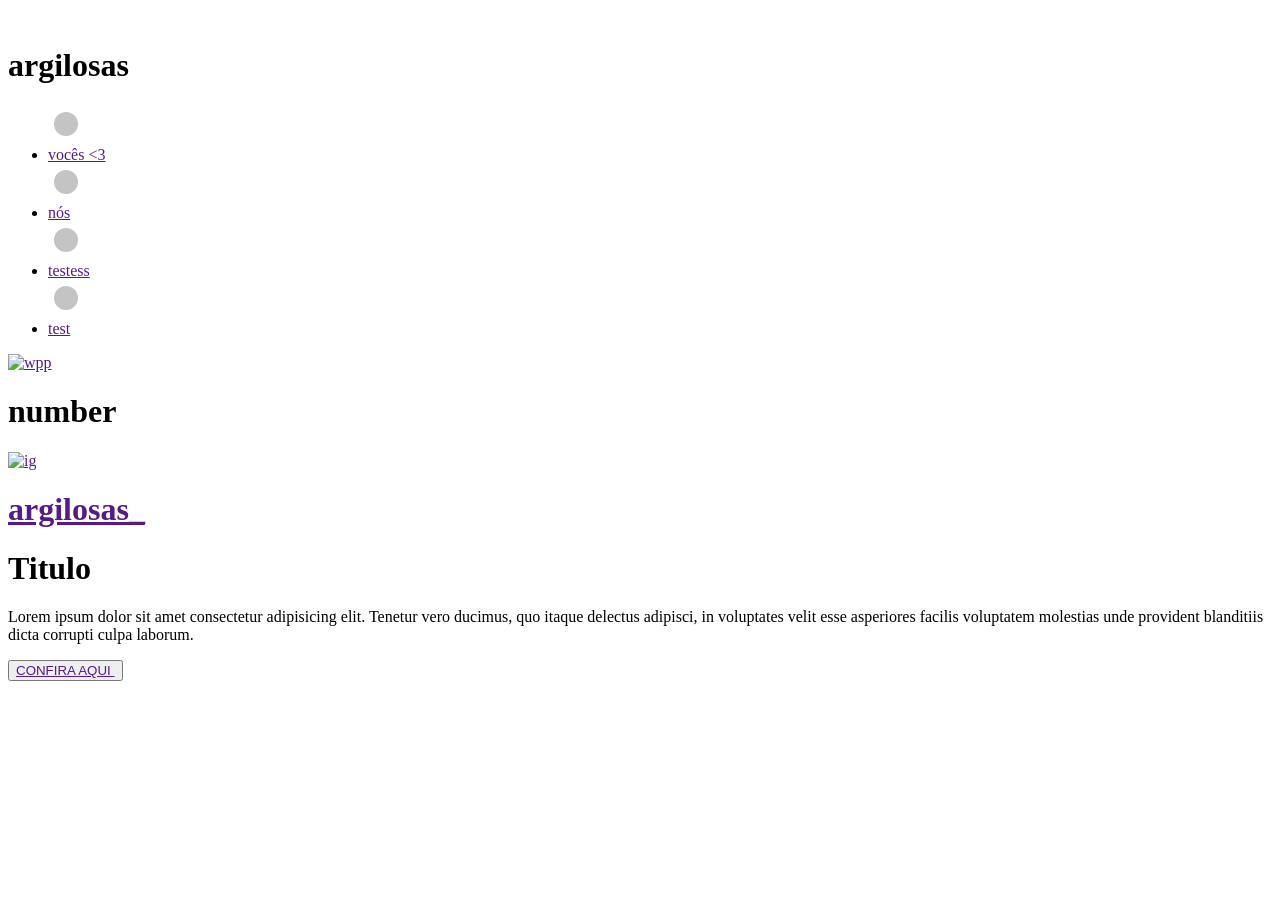
==== index.html @ d57945b0 "Create index.html" ====
<!DOCTYPE html>
<html lang="en">
  <head>
    <meta charset="UTF-8" />
    <meta name="viewport" content="width=device-width, initial-scale=1.0" />
    <title>argilosas</title>
    <meta
      name="description"
      content="brincos, colares e  presilhas artesanais"
    />
    <link rel="stylesheet" href="/layout/style.css" />
    <link rel="icon" href="/images/Logo.png" />
  </head>
  <body>
    <div class="header">
      <div class="logo">
        <a href="/layout/index.html" class="logo"
          ><img src="/images/Logo.png" alt="" class="logo"
        /></a>
        <h1 class="marca">argilosas</h1>
      </div>
      <div class="nav-bar">
        <ul class="navbar">
          <svg class="ball" width="36" height=36 viewBox="0 0 36 36" fill="none" xmlns="http://www.w3.org/2000/svg">
          <circle cx="18" cy="18" r="12" fill="#C4C4C4"/>
          <li class="nav"><a href="" class="na-link">vocês &lt3 </a></li>
          <svg class="ball" width="36" height="36" viewBox="0 0 36 36" fill="none" xmlns="http://www.w3.org/2000/svg">
            <circle cx="18" cy="18" r="12" fill="#C4C4C4"/>
            </svg>
          <li class="nav"><a href="" class="na-link">nós</a></li>
          <svg class="ball" width="36" height="36" viewBox="0 0 36 36" fill="none" xmlns="http://www.w3.org/2000/svg">
            <circle cx="18" cy="18" r="12" fill="#C4C4C4"/>
            </svg>
          <li class="nav">
            <a href="" class="na-link esp">testess</a>
          </li>
          <svg class="ball" width="36" height="36" viewBox="0 0 36 36" fill="none" xmlns="http://www.w3.org/2000/svg">
            <circle cx="18" cy="18" r="12" fill="#C4C4C4"/>
            </svg>
          <li class="nav"><a href="" class="na-link">test</a></li>
        </ul>
        <div class="contact">
          <div class="wpp">
            <a href="" class="wpp-link"
              ><img src="/images/whatsapp.png" alt="wpp" class="wpp-img"
            /></a>
            <h1 class="wpp-number">number</h1>
          </div>
          <div class="ig">
            <a href="" class="ig-link"
              ><img src="/images/instagram.png" alt="ig" class="ig-img"
            /></a>
            <a href="" class="ig-name">
              <h1 class="ig-name">argilosas_</h1>
            </a>
          </div>
        </div>
      </div>
    </div>
    <main class="ear-text">
      <div class="text-side">
        <h1 class="princ">Titulo</h1>
        <p class="sec">
          Lorem ipsum dolor sit amet consectetur adipisicing elit. Tenetur vero
          ducimus, quo itaque delectus adipisci, in voluptates velit esse
          asperiores facilis voluptatem molestias unde provident blanditiis
          dicta corrupti culpa laborum.
        </p>
        <button class="Confira">
          <a href="" class="bttn"> CONFIRA AQUI </a>
          <img src="/images/earrings 1.png" alt="" class="joia" />
        </button>
      </div>
      <div class="img-side"></div>
    </main>
  </body>
</html>
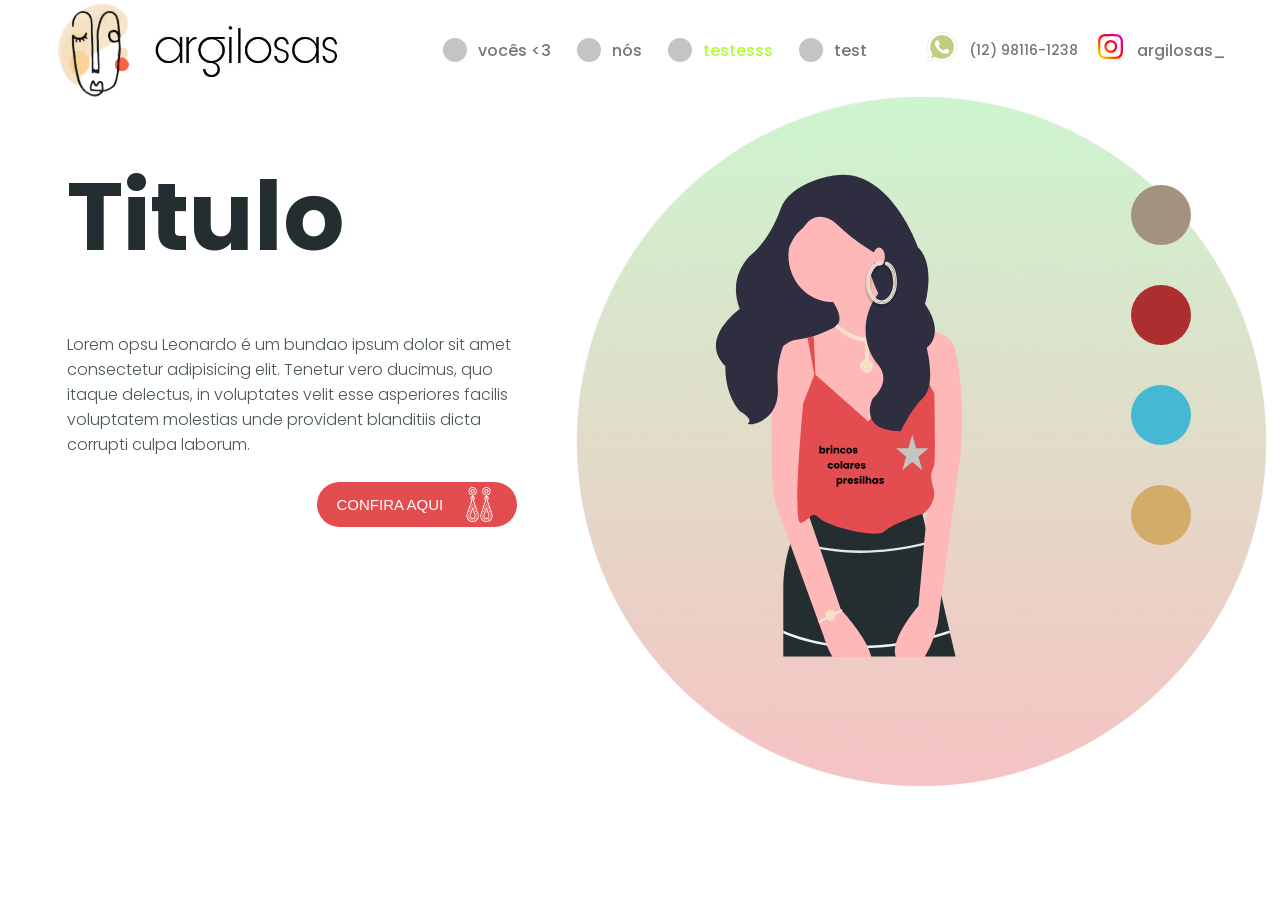
==== commit 642e3e1f: "Update index.html" ====
--- a/index.html
+++ b/index.html
@@ -3,22 +3,23 @@
   <head>
     <meta charset="UTF-8" />
     <meta name="viewport" content="width=device-width, initial-scale=1.0" />
-    <title>argilosas</title>
+    <title >argilosas</title>
     <meta
       name="description"
       content="brincos, colares e  presilhas artesanais"
     />
-    <link rel="stylesheet" href="/layout/style.css" />
-    <link rel="icon" href="/images/Logo.png" />
+    <link rel="stylesheet" href="/layout/style.css" type="text/css"/>
+    <link rel="icon" href="/images/ARGILOSAS.JPG" />
   </head>
   <body>
-    <div class="header">
+    <div class="circle"><img src="/images/Circle.png" alt=""></div>
+      <div class="header">
       <div class="logo">
         <a href="/layout/index.html" class="logo"
           ><img src="/images/Logo.png" alt="" class="logo"
         /></a>
-        <h1 class="marca">argilosas</h1>
-      </div>
+      <img src="/images/argilosa.png" alt="error" class="marca">
+    </div>
       <div class="nav-bar">
         <ul class="navbar">
           <svg class="ball" width="36" height=36 viewBox="0 0 36 36" fill="none" xmlns="http://www.w3.org/2000/svg">
@@ -32,7 +33,7 @@
             <circle cx="18" cy="18" r="12" fill="#C4C4C4"/>
             </svg>
           <li class="nav">
-            <a href="" class="na-link esp">testess</a>
+            <a href="" class="na-link esp">testesss</a>
           </li>
           <svg class="ball" width="36" height="36" viewBox="0 0 36 36" fill="none" xmlns="http://www.w3.org/2000/svg">
             <circle cx="18" cy="18" r="12" fill="#C4C4C4"/>
@@ -44,7 +45,7 @@
             <a href="" class="wpp-link"
               ><img src="/images/whatsapp.png" alt="wpp" class="wpp-img"
             /></a>
-            <h1 class="wpp-number">number</h1>
+            <h1 class="wpp-number">(12) 98116-1238</h1>
           </div>
           <div class="ig">
             <a href="" class="ig-link"
@@ -61,8 +62,8 @@
       <div class="text-side">
         <h1 class="princ">Titulo</h1>
         <p class="sec">
-          Lorem ipsum dolor sit amet consectetur adipisicing elit. Tenetur vero
-          ducimus, quo itaque delectus adipisci, in voluptates velit esse
+          Lorem opsu Leonardo é um bundao ipsum dolor sit amet consectetur adipisicing elit. Tenetur vero
+          ducimus, quo itaque delectus, in voluptates velit esse
           asperiores facilis voluptatem molestias unde provident blanditiis
           dicta corrupti culpa laborum.
         </p>
@@ -71,7 +72,60 @@
           <img src="/images/earrings 1.png" alt="" class="joia" />
         </button>
       </div>
-      <div class="img-side"></div>
+      <div class="img-side">
+        <svg width="800" height="800" viewBox="0 0 820 990" fill="none" xmlns="http://www.w3.org/2000/svg">
+          <g id="Desenho bia" clip-path="url(#clip0)">
+          <path id="Vector" d="M484.382 231.7H274.269V486.993H484.382V231.7Z" fill="#2F2E41"/>
+          <path id="saia" d="M601.934 989.305H295.893V867.79C295.944 839.257 300.684 810.957 309.898 784.183C310.364 782.816 310.83 781.471 311.317 780.125C324.876 742.391 342.508 720.236 342.508 720.236C466.141 794.013 541.131 726.746 541.131 726.746L554.548 784.682L555.521 788.892L591.212 942.999L592.185 947.23L601.934 989.305Z" fill="#242D2F"/>
+          <path id="Vector_2" d="M555.521 788.892C509.473 800.892 468.674 805.015 434.28 805.015C412.87 805.067 391.487 803.377 370.316 799.959C349.773 796.66 329.552 791.38 309.898 784.183C310.364 782.816 310.83 781.471 311.317 780.126C330.784 787.252 350.817 792.467 371.167 795.706C412.979 802.563 476.052 805.123 554.548 784.682L555.521 788.892Z" fill="#E5E5E5"/>
+          <path id="Vector_3" d="M592.185 947.23C530.957 967.736 477.531 974.268 434.28 974.268C412.87 974.32 391.487 972.63 370.316 969.212C335.496 963.461 310.101 954.066 295.893 947.795V943.086C309.492 949.248 335.212 959.056 371.167 964.959C419.302 972.857 495.63 975.049 591.212 942.999L592.185 947.23Z" fill="#F2F2F2"/>
+          <path id="Vector_4" d="M600.92 441.402L557.771 521.168V521.19L556.332 523.859L457.02 619.335L335.415 530.369L282.719 458.762C282.719 458.762 290.826 430.553 319.201 426.213C326.679 425.063 333.023 423.935 338.799 422.633C342.731 421.743 346.4 420.788 349.987 419.703C361.114 416.34 371.39 411.761 386.084 404.514C412.432 391.495 377.977 350.266 377.977 350.266L448.913 302.528C448.913 302.528 480.409 412.109 535.639 411.132C536.449 411.132 537.26 411.089 538.091 411.024C541.131 410.785 544.029 410.677 546.786 410.655C595.469 410.308 600.92 441.402 600.92 441.402Z" fill="#FFB8B8"/>
+          <path id="Vector_5" d="M353.656 502.16L338.799 422.633C342.731 421.743 346.4 420.788 349.987 419.703L353.656 502.16Z" fill="#E34D4F"/>
+          <path id="Vector_6" d="M546.786 410.655L533.024 490.225L535.639 411.132C536.449 411.132 537.26 411.089 538.091 411.024C541.131 410.785 544.029 410.676 546.786 410.655Z" fill="#3F3D56"/>
+          <path id="Vector_7" d="M382.03 358.946C424.566 358.946 459.047 322.029 459.047 276.489C459.047 230.95 424.566 194.033 382.03 194.033C339.495 194.033 305.013 230.95 305.013 276.489C305.013 322.029 339.495 358.946 382.03 358.946Z" fill="#FFB8B8"/>
+          <path id="Vector_8" d="M294.88 445.742L282.719 458.762C282.719 458.762 264.478 634.525 282.719 719.151L367.843 953.501C367.843 953.501 390.137 1035.96 438.78 1018.6C487.422 1001.24 398.244 905.763 398.244 905.763L335.415 721.321V491.31L294.88 445.742Z" fill="#FFB8B8"/>
+          <path id="Vector_9" d="M570.519 421.873L600.92 441.403C600.92 441.403 627.268 539.049 604.974 673.583L570.519 929.633C570.519 929.633 550.251 1027.28 507.69 1003.41C465.128 979.541 536.064 899.254 536.064 899.254L554.305 699.622L558.359 491.31L570.519 421.873Z" fill="#FFB8B8"/>
+          <path id="blusa" d="M446.887 571.597L351.629 486.971L331.361 539.048C331.361 539.048 311.094 756.04 327.308 751.7C343.522 747.36 345.549 727.831 359.736 743.02C373.923 758.209 463.101 779.909 475.261 766.889C487.422 753.87 546.198 734.341 546.198 734.341C546.198 734.341 570.519 714.811 562.412 688.772C554.305 662.733 562.412 658.394 564.439 647.544C566.465 636.695 564.439 521.689 564.439 521.689L536.064 469.611L446.887 571.597Z" fill="#E34D4F"/>
+          <path id="colar" d="M405.459 416.181C415.026 422.226 428.03 428.166 442.333 428.287V461.687C439.876 462.066 437.621 463.351 435.96 465.319C434.199 467.404 433.227 470.109 433.226 472.909C433.225 475.709 434.195 478.415 435.955 480.501C437.715 482.589 440.143 483.91 442.772 484.197C445.401 484.484 448.032 483.715 450.154 482.047C452.276 480.38 453.737 477.936 454.264 475.192C454.791 472.449 454.349 469.592 453.02 467.174C451.751 464.865 449.756 463.107 447.387 462.216V428.063C448.083 428.006 448.788 427.941 449.498 427.847C467.696 425.427 483.411 413.046 496.237 391.214L496.475 390.808L496.085 390.546L492.653 388.236L492.212 387.939L491.943 388.397C479.891 408.912 465.395 420.343 448.889 422.546C434.201 424.506 420.196 418.821 409.793 412.567C399.398 406.317 392.666 399.541 392.549 399.421L392.174 399.04L391.819 399.439L389.02 402.578L388.709 402.927L389.036 403.26C389.584 403.821 395.788 410.069 405.459 416.181Z" fill="#F5E0C1" stroke="#F2F2F2"/>
+          <path id="cabelo" d="M385.819 134.36C385.819 134.36 307.886 144.792 290.438 195.128C272.991 245.464 242.457 271.891 242.457 271.891C242.457 271.891 194.36 307.685 218.409 371.584C218.409 371.584 143.588 425.416 193.023 473.235C193.023 473.235 190.115 521.055 219.194 553.773C219.194 553.773 242.458 566.357 233.734 573.908C225.01 581.458 291.893 576.424 286.077 508.471C280.261 440.517 319.518 392.649 319.518 392.649C319.518 392.649 281.715 304.545 299.162 274.343C309.756 256.006 314.305 242.332 323.099 234.418C327.996 230.116 332.538 225.37 336.674 220.234C342.089 213.345 353.051 203.963 370.407 208.97C377.813 211.001 384.671 214.864 390.429 220.248C407.814 236.765 426.627 251.473 446.614 264.174C456.014 270.145 465.857 276.893 474.996 284.084C491.92 297.4 477.939 325.62 461.017 349.246C435.981 384.201 435.486 433.307 461.673 467.282C462.442 468.28 463.227 469.26 464.027 470.22C489.632 500.92 456.648 527.681 454.737 531.122C450.375 538.975 432.956 588.569 504.913 588.789C504.913 588.789 521.62 551.256 544.883 528.605C568.147 505.954 550.699 440.517 550.699 440.517C550.699 440.517 585.594 417.865 547.791 362.496C547.791 362.496 567.787 295.103 535.799 262.385C535.799 262.385 484.689 116.742 385.819 134.36Z" fill="#2F2E41"/>
+          <path id="orelha" d="M466.141 294.933C471.738 294.933 476.275 287.647 476.275 278.659C476.275 269.671 471.738 262.385 466.141 262.385C460.544 262.385 456.007 269.671 456.007 278.659C456.007 287.647 460.544 294.933 466.141 294.933Z" fill="#FFB8B8"/>
+          <g id="brinco" filter="url(#filter0_d)">
+          <path d="M470.5 361.001C456.568 361.001 445.234 344.621 445.234 324.488C445.234 304.354 456.568 287.974 470.5 287.974C470.834 287.974 471.154 288.123 471.39 288.389C471.626 288.654 471.758 289.015 471.758 289.39C471.758 289.765 471.626 290.125 471.39 290.391C471.154 290.656 470.834 290.806 470.5 290.806C457.956 290.806 447.751 305.916 447.751 324.488C447.751 343.061 457.956 358.17 470.5 358.17C483.043 358.17 493.249 343.061 493.249 324.488C493.249 307.93 487.97 295.818 479.127 292.088C478.815 291.955 478.563 291.689 478.425 291.347C478.288 291.006 478.276 290.617 478.393 290.266C478.511 289.915 478.747 289.63 479.05 289.475C479.354 289.319 479.699 289.305 480.012 289.436C489.877 293.598 495.766 306.702 495.766 324.488C495.766 344.621 484.432 361.001 470.5 361.001Z" fill="#F5E0C1"/>
+          <path d="M478.735 293.008L478.738 293.009C482.855 294.746 486.231 298.47 488.587 303.877C490.943 309.283 492.249 316.306 492.249 324.488C492.249 333.601 489.743 341.821 485.749 347.734C481.751 353.654 476.338 357.17 470.5 357.17C464.661 357.17 459.248 353.654 455.25 347.734C451.257 341.821 448.751 333.601 448.751 324.488C448.751 315.375 451.257 307.155 455.25 301.242C459.248 295.322 464.661 291.806 470.5 291.806C471.139 291.806 471.725 291.519 472.137 291.055C472.546 290.596 472.758 289.995 472.758 289.39C472.758 288.785 472.546 288.184 472.137 287.724C471.725 287.261 471.139 286.974 470.5 286.974C463.112 286.974 456.521 291.318 451.82 298.112C447.116 304.91 444.234 314.243 444.234 324.488C444.234 334.733 447.116 344.065 451.82 350.864C456.521 357.658 463.112 362.001 470.5 362.001C477.888 362.001 484.479 357.658 489.18 350.864C493.884 344.065 496.766 334.733 496.766 324.488C496.766 306.592 490.846 292.922 480.401 288.515L480.398 288.514C479.812 288.268 479.158 288.296 478.594 288.585C478.037 288.87 477.637 289.373 477.445 289.949C477.253 290.524 477.271 291.158 477.497 291.721C477.725 292.285 478.157 292.762 478.735 293.008Z" stroke="#E5E5E5" stroke-width="2"/>
+          </g>
+          <path id="Vector_10" d="M475.733 283.922C475.105 287.492 473.368 290.731 470.805 293.111L475.733 283.922Z" fill="#FFB8B8"/>
+          <path id="Vector_11" d="M400.087 904.941L358.13 927.059L359.151 929.28L401.108 907.162L400.087 904.941Z" fill="#F2F2F2"/>
+          <path id="Vector_12" d="M379.797 925.839C384.902 925.839 389.041 921.408 389.041 915.942C389.041 910.476 384.902 906.046 379.797 906.046C374.692 906.046 370.553 910.476 370.553 915.942C370.553 921.408 374.692 925.839 379.797 925.839Z" fill="#F5E0C1"/>
+          <path id="brincos colares presilhas" d="M363.163 619.59C363.451 619.122 363.865 618.744 364.405 618.456C364.945 618.168 365.563 618.024 366.259 618.024C367.087 618.024 367.837 618.234 368.509 618.654C369.181 619.074 369.709 619.674 370.093 620.454C370.489 621.234 370.687 622.14 370.687 623.172C370.687 624.204 370.489 625.116 370.093 625.908C369.709 626.688 369.181 627.294 368.509 627.726C367.837 628.146 367.087 628.356 366.259 628.356C365.551 628.356 364.933 628.218 364.405 627.942C363.877 627.654 363.463 627.276 363.163 626.808V628.212H360.085V614.892H363.163V619.59ZM367.555 623.172C367.555 622.404 367.339 621.804 366.907 621.372C366.487 620.928 365.965 620.706 365.341 620.706C364.729 620.706 364.207 620.928 363.775 621.372C363.355 621.816 363.145 622.422 363.145 623.19C363.145 623.958 363.355 624.564 363.775 625.008C364.207 625.452 364.729 625.674 365.341 625.674C365.953 625.674 366.475 625.452 366.907 625.008C367.339 624.552 367.555 623.94 367.555 623.172ZM375.379 619.842C375.739 619.29 376.189 618.858 376.729 618.546C377.269 618.222 377.869 618.06 378.529 618.06V621.318H377.683C376.915 621.318 376.339 621.486 375.955 621.822C375.571 622.146 375.379 622.722 375.379 623.55V628.212H372.301V618.168H375.379V619.842ZM381.549 617.124C381.009 617.124 380.565 616.968 380.217 616.656C379.881 616.332 379.713 615.936 379.713 615.468C379.713 614.988 379.881 614.592 380.217 614.28C380.565 613.956 381.009 613.794 381.549 613.794C382.077 613.794 382.509 613.956 382.845 614.28C383.193 614.592 383.367 614.988 383.367 615.468C383.367 615.936 383.193 616.332 382.845 616.656C382.509 616.968 382.077 617.124 381.549 617.124ZM383.079 618.168V628.212H380.001V618.168H383.079ZM391.429 618.06C392.605 618.06 393.541 618.444 394.237 619.212C394.945 619.968 395.299 621.012 395.299 622.344V628.212H392.239V622.758C392.239 622.086 392.065 621.564 391.717 621.192C391.369 620.82 390.901 620.634 390.313 620.634C389.725 620.634 389.257 620.82 388.909 621.192C388.561 621.564 388.387 622.086 388.387 622.758V628.212H385.309V618.168H388.387V619.5C388.699 619.056 389.119 618.708 389.647 618.456C390.175 618.192 390.769 618.06 391.429 618.06ZM396.826 623.19C396.826 622.146 397.036 621.234 397.456 620.454C397.888 619.674 398.482 619.074 399.238 618.654C400.006 618.234 400.882 618.024 401.866 618.024C403.126 618.024 404.176 618.354 405.016 619.014C405.868 619.674 406.426 620.604 406.69 621.804H403.414C403.138 621.036 402.604 620.652 401.812 620.652C401.248 620.652 400.798 620.874 400.462 621.318C400.126 621.75 399.958 622.374 399.958 623.19C399.958 624.006 400.126 624.636 400.462 625.08C400.798 625.512 401.248 625.728 401.812 625.728C402.604 625.728 403.138 625.344 403.414 624.576H406.69C406.426 625.752 405.868 626.676 405.016 627.348C404.164 628.02 403.114 628.356 401.866 628.356C400.882 628.356 400.006 628.146 399.238 627.726C398.482 627.306 397.888 626.706 397.456 625.926C397.036 625.146 396.826 624.234 396.826 623.19ZM412.909 628.356C411.925 628.356 411.037 628.146 410.245 627.726C409.465 627.306 408.847 626.706 408.391 625.926C407.947 625.146 407.725 624.234 407.725 623.19C407.725 622.158 407.953 621.252 408.409 620.472C408.865 619.68 409.489 619.074 410.281 618.654C411.073 618.234 411.961 618.024 412.945 618.024C413.929 618.024 414.817 618.234 415.609 618.654C416.401 619.074 417.025 619.68 417.481 620.472C417.937 621.252 418.165 622.158 418.165 623.19C418.165 624.222 417.931 625.134 417.463 625.926C417.007 626.706 416.377 627.306 415.573 627.726C414.781 628.146 413.893 628.356 412.909 628.356ZM412.909 625.692C413.497 625.692 413.995 625.476 414.403 625.044C414.823 624.612 415.033 623.994 415.033 623.19C415.033 622.386 414.829 621.768 414.421 621.336C414.025 620.904 413.533 620.688 412.945 620.688C412.345 620.688 411.847 620.904 411.451 621.336C411.055 621.756 410.857 622.374 410.857 623.19C410.857 623.994 411.049 624.612 411.433 625.044C411.829 625.476 412.321 625.692 412.909 625.692ZM423.884 628.356C423.008 628.356 422.228 628.206 421.544 627.906C420.86 627.606 420.32 627.198 419.924 626.682C419.528 626.154 419.306 625.566 419.258 624.918H422.3C422.336 625.266 422.498 625.548 422.786 625.764C423.074 625.98 423.428 626.088 423.848 626.088C424.232 626.088 424.526 626.016 424.73 625.872C424.946 625.716 425.054 625.518 425.054 625.278C425.054 624.99 424.904 624.78 424.604 624.648C424.304 624.504 423.818 624.348 423.146 624.18C422.426 624.012 421.826 623.838 421.346 623.658C420.866 623.466 420.452 623.172 420.104 622.776C419.756 622.368 419.582 621.822 419.582 621.138C419.582 620.562 419.738 620.04 420.05 619.572C420.374 619.092 420.842 618.714 421.454 618.438C422.078 618.162 422.816 618.024 423.668 618.024C424.928 618.024 425.918 618.336 426.638 618.96C427.37 619.584 427.79 620.412 427.898 621.444H425.054C425.006 621.096 424.85 620.82 424.586 620.616C424.334 620.412 423.998 620.31 423.578 620.31C423.218 620.31 422.942 620.382 422.75 620.526C422.558 620.658 422.462 620.844 422.462 621.084C422.462 621.372 422.612 621.588 422.912 621.732C423.224 621.876 423.704 622.02 424.352 622.164C425.096 622.356 425.702 622.548 426.17 622.74C426.638 622.92 427.046 623.22 427.394 623.64C427.754 624.048 427.94 624.6 427.952 625.296C427.952 625.884 427.784 626.412 427.448 626.88C427.124 627.336 426.65 627.696 426.026 627.96C425.414 628.224 424.7 628.356 423.884 628.356ZM374.73 650.19C374.73 649.146 374.94 648.234 375.36 647.454C375.792 646.674 376.386 646.074 377.142 645.654C377.91 645.234 378.786 645.024 379.77 645.024C381.03 645.024 382.08 645.354 382.92 646.014C383.772 646.674 384.33 647.604 384.594 648.804H381.318C381.042 648.036 380.508 647.652 379.716 647.652C379.152 647.652 378.702 647.874 378.366 648.318C378.03 648.75 377.862 649.374 377.862 650.19C377.862 651.006 378.03 651.636 378.366 652.08C378.702 652.512 379.152 652.728 379.716 652.728C380.508 652.728 381.042 652.344 381.318 651.576H384.594C384.33 652.752 383.772 653.676 382.92 654.348C382.068 655.02 381.018 655.356 379.77 655.356C378.786 655.356 377.91 655.146 377.142 654.726C376.386 654.306 375.792 653.706 375.36 652.926C374.94 652.146 374.73 651.234 374.73 650.19ZM390.813 655.356C389.829 655.356 388.941 655.146 388.149 654.726C387.369 654.306 386.751 653.706 386.295 652.926C385.851 652.146 385.629 651.234 385.629 650.19C385.629 649.158 385.857 648.252 386.313 647.472C386.769 646.68 387.393 646.074 388.185 645.654C388.977 645.234 389.865 645.024 390.849 645.024C391.833 645.024 392.721 645.234 393.513 645.654C394.305 646.074 394.929 646.68 395.385 647.472C395.841 648.252 396.069 649.158 396.069 650.19C396.069 651.222 395.835 652.134 395.367 652.926C394.911 653.706 394.281 654.306 393.477 654.726C392.685 655.146 391.797 655.356 390.813 655.356ZM390.813 652.692C391.401 652.692 391.899 652.476 392.307 652.044C392.727 651.612 392.937 650.994 392.937 650.19C392.937 649.386 392.733 648.768 392.325 648.336C391.929 647.904 391.437 647.688 390.849 647.688C390.249 647.688 389.751 647.904 389.355 648.336C388.959 648.756 388.761 649.374 388.761 650.19C388.761 650.994 388.953 651.612 389.337 652.044C389.733 652.476 390.225 652.692 390.813 652.692ZM400.78 641.892V655.212H397.702V641.892H400.78ZM402.398 650.172C402.398 649.14 402.59 648.234 402.974 647.454C403.37 646.674 403.904 646.074 404.576 645.654C405.248 645.234 405.998 645.024 406.826 645.024C407.534 645.024 408.152 645.168 408.68 645.456C409.22 645.744 409.634 646.122 409.922 646.59V645.168H413V655.212H409.922V653.79C409.622 654.258 409.202 654.636 408.662 654.924C408.134 655.212 407.516 655.356 406.808 655.356C405.992 655.356 405.248 655.146 404.576 654.726C403.904 654.294 403.37 653.688 402.974 652.908C402.59 652.116 402.398 651.204 402.398 650.172ZM409.922 650.19C409.922 649.422 409.706 648.816 409.274 648.372C408.854 647.928 408.338 647.706 407.726 647.706C407.114 647.706 406.592 647.928 406.16 648.372C405.74 648.804 405.53 649.404 405.53 650.172C405.53 650.94 405.74 651.552 406.16 652.008C406.592 652.452 407.114 652.674 407.726 652.674C408.338 652.674 408.854 652.452 409.274 652.008C409.706 651.564 409.922 650.958 409.922 650.19ZM418.305 646.842C418.665 646.29 419.115 645.858 419.655 645.546C420.195 645.222 420.795 645.06 421.455 645.06V648.318H420.609C419.841 648.318 419.265 648.486 418.881 648.822C418.497 649.146 418.305 649.722 418.305 650.55V655.212H415.227V645.168H418.305V646.842ZM432.394 650.028C432.394 650.316 432.376 650.616 432.34 650.928H425.374C425.422 651.552 425.62 652.032 425.968 652.368C426.328 652.692 426.766 652.854 427.282 652.854C428.05 652.854 428.584 652.53 428.884 651.882H432.16C431.992 652.542 431.686 653.136 431.242 653.664C430.81 654.192 430.264 654.606 429.604 654.906C428.944 655.206 428.206 655.356 427.39 655.356C426.406 655.356 425.53 655.146 424.762 654.726C423.994 654.306 423.394 653.706 422.962 652.926C422.53 652.146 422.314 651.234 422.314 650.19C422.314 649.146 422.524 648.234 422.944 647.454C423.376 646.674 423.976 646.074 424.744 645.654C425.512 645.234 426.394 645.024 427.39 645.024C428.362 645.024 429.226 645.228 429.982 645.636C430.738 646.044 431.326 646.626 431.746 647.382C432.178 648.138 432.394 649.02 432.394 650.028ZM429.244 649.218C429.244 648.69 429.064 648.27 428.704 647.958C428.344 647.646 427.894 647.49 427.354 647.49C426.838 647.49 426.4 647.64 426.04 647.94C425.692 648.24 425.476 648.666 425.392 649.218H429.244ZM438.104 655.356C437.228 655.356 436.448 655.206 435.764 654.906C435.08 654.606 434.54 654.198 434.144 653.682C433.748 653.154 433.526 652.566 433.478 651.918H436.52C436.556 652.266 436.718 652.548 437.006 652.764C437.294 652.98 437.648 653.088 438.068 653.088C438.452 653.088 438.746 653.016 438.95 652.872C439.166 652.716 439.274 652.518 439.274 652.278C439.274 651.99 439.124 651.78 438.824 651.648C438.524 651.504 438.038 651.348 437.366 651.18C436.646 651.012 436.046 650.838 435.566 650.658C435.086 650.466 434.672 650.172 434.324 649.776C433.976 649.368 433.802 648.822 433.802 648.138C433.802 647.562 433.958 647.04 434.27 646.572C434.594 646.092 435.062 645.714 435.674 645.438C436.298 645.162 437.036 645.024 437.888 645.024C439.148 645.024 440.138 645.336 440.858 645.96C441.59 646.584 442.01 647.412 442.118 648.444H439.274C439.226 648.096 439.07 647.82 438.806 647.616C438.554 647.412 438.218 647.31 437.798 647.31C437.438 647.31 437.162 647.382 436.97 647.526C436.778 647.658 436.682 647.844 436.682 648.084C436.682 648.372 436.832 648.588 437.132 648.732C437.444 648.876 437.924 649.02 438.572 649.164C439.316 649.356 439.922 649.548 440.39 649.74C440.858 649.92 441.266 650.22 441.614 650.64C441.974 651.048 442.16 651.6 442.172 652.296C442.172 652.884 442.004 653.412 441.668 653.88C441.344 654.336 440.87 654.696 440.246 654.96C439.634 655.224 438.92 655.356 438.104 655.356ZM393.678 673.59C393.978 673.122 394.392 672.744 394.92 672.456C395.448 672.168 396.066 672.024 396.774 672.024C397.602 672.024 398.352 672.234 399.024 672.654C399.696 673.074 400.224 673.674 400.608 674.454C401.004 675.234 401.202 676.14 401.202 677.172C401.202 678.204 401.004 679.116 400.608 679.908C400.224 680.688 399.696 681.294 399.024 681.726C398.352 682.146 397.602 682.356 396.774 682.356C396.078 682.356 395.46 682.212 394.92 681.924C394.392 681.636 393.978 681.264 393.678 680.808V687H390.6V672.168H393.678V673.59ZM398.07 677.172C398.07 676.404 397.854 675.804 397.422 675.372C397.002 674.928 396.48 674.706 395.856 674.706C395.244 674.706 394.722 674.928 394.29 675.372C393.87 675.816 393.66 676.422 393.66 677.19C393.66 677.958 393.87 678.564 394.29 679.008C394.722 679.452 395.244 679.674 395.856 679.674C396.468 679.674 396.99 679.452 397.422 679.008C397.854 678.552 398.07 677.94 398.07 677.172ZM405.895 673.842C406.255 673.29 406.705 672.858 407.245 672.546C407.785 672.222 408.385 672.06 409.045 672.06V675.318H408.199C407.431 675.318 406.855 675.486 406.471 675.822C406.087 676.146 405.895 676.722 405.895 677.55V682.212H402.817V672.168H405.895V673.842ZM419.984 677.028C419.984 677.316 419.966 677.616 419.93 677.928H412.964C413.012 678.552 413.21 679.032 413.558 679.368C413.918 679.692 414.356 679.854 414.872 679.854C415.64 679.854 416.174 679.53 416.474 678.882H419.75C419.582 679.542 419.276 680.136 418.832 680.664C418.4 681.192 417.854 681.606 417.194 681.906C416.534 682.206 415.796 682.356 414.98 682.356C413.996 682.356 413.12 682.146 412.352 681.726C411.584 681.306 410.984 680.706 410.552 679.926C410.12 679.146 409.904 678.234 409.904 677.19C409.904 676.146 410.114 675.234 410.534 674.454C410.966 673.674 411.566 673.074 412.334 672.654C413.102 672.234 413.984 672.024 414.98 672.024C415.952 672.024 416.816 672.228 417.572 672.636C418.328 673.044 418.916 673.626 419.336 674.382C419.768 675.138 419.984 676.02 419.984 677.028ZM416.834 676.218C416.834 675.69 416.654 675.27 416.294 674.958C415.934 674.646 415.484 674.49 414.944 674.49C414.428 674.49 413.99 674.64 413.63 674.94C413.282 675.24 413.066 675.666 412.982 676.218H416.834ZM425.694 682.356C424.818 682.356 424.038 682.206 423.354 681.906C422.67 681.606 422.13 681.198 421.734 680.682C421.338 680.154 421.116 679.566 421.068 678.918H424.11C424.146 679.266 424.308 679.548 424.596 679.764C424.884 679.98 425.238 680.088 425.658 680.088C426.042 680.088 426.336 680.016 426.54 679.872C426.756 679.716 426.864 679.518 426.864 679.278C426.864 678.99 426.714 678.78 426.414 678.648C426.114 678.504 425.628 678.348 424.956 678.18C424.236 678.012 423.636 677.838 423.156 677.658C422.676 677.466 422.262 677.172 421.914 676.776C421.566 676.368 421.392 675.822 421.392 675.138C421.392 674.562 421.548 674.04 421.86 673.572C422.184 673.092 422.652 672.714 423.264 672.438C423.888 672.162 424.626 672.024 425.478 672.024C426.738 672.024 427.728 672.336 428.448 672.96C429.18 673.584 429.6 674.412 429.708 675.444H426.864C426.816 675.096 426.66 674.82 426.396 674.616C426.144 674.412 425.808 674.31 425.388 674.31C425.028 674.31 424.752 674.382 424.56 674.526C424.368 674.658 424.272 674.844 424.272 675.084C424.272 675.372 424.422 675.588 424.722 675.732C425.034 675.876 425.514 676.02 426.162 676.164C426.906 676.356 427.512 676.548 427.98 676.74C428.448 676.92 428.856 677.22 429.204 677.64C429.564 678.048 429.75 678.6 429.762 679.296C429.762 679.884 429.594 680.412 429.258 680.88C428.934 681.336 428.46 681.696 427.836 681.96C427.224 682.224 426.51 682.356 425.694 682.356ZM433.193 671.124C432.653 671.124 432.209 670.968 431.861 670.656C431.525 670.332 431.357 669.936 431.357 669.468C431.357 668.988 431.525 668.592 431.861 668.28C432.209 667.956 432.653 667.794 433.193 667.794C433.721 667.794 434.153 667.956 434.489 668.28C434.837 668.592 435.011 668.988 435.011 669.468C435.011 669.936 434.837 670.332 434.489 670.656C434.153 670.968 433.721 671.124 433.193 671.124ZM434.723 672.168V682.212H431.645V672.168H434.723ZM440.032 668.892V682.212H436.954V668.892H440.032ZM448.436 672.06C449.588 672.06 450.512 672.444 451.208 673.212C451.904 673.968 452.252 675.012 452.252 676.344V682.212H449.192V676.758C449.192 676.086 449.018 675.564 448.67 675.192C448.322 674.82 447.854 674.634 447.266 674.634C446.678 674.634 446.21 674.82 445.862 675.192C445.514 675.564 445.34 676.086 445.34 676.758V682.212H442.262V668.892H445.34V673.518C445.652 673.074 446.078 672.72 446.618 672.456C447.158 672.192 447.764 672.06 448.436 672.06ZM453.779 677.172C453.779 676.14 453.971 675.234 454.355 674.454C454.751 673.674 455.285 673.074 455.957 672.654C456.629 672.234 457.379 672.024 458.207 672.024C458.915 672.024 459.533 672.168 460.061 672.456C460.601 672.744 461.015 673.122 461.303 673.59V672.168H464.381V682.212H461.303V680.79C461.003 681.258 460.583 681.636 460.043 681.924C459.515 682.212 458.897 682.356 458.189 682.356C457.373 682.356 456.629 682.146 455.957 681.726C455.285 681.294 454.751 680.688 454.355 679.908C453.971 679.116 453.779 678.204 453.779 677.172ZM461.303 677.19C461.303 676.422 461.087 675.816 460.655 675.372C460.235 674.928 459.719 674.706 459.107 674.706C458.495 674.706 457.973 674.928 457.541 675.372C457.121 675.804 456.911 676.404 456.911 677.172C456.911 677.94 457.121 678.552 457.541 679.008C457.973 679.452 458.495 679.674 459.107 679.674C459.719 679.674 460.235 679.452 460.655 679.008C461.087 678.564 461.303 677.958 461.303 677.19ZM470.694 682.356C469.818 682.356 469.038 682.206 468.354 681.906C467.67 681.606 467.13 681.198 466.734 680.682C466.338 680.154 466.116 679.566 466.068 678.918H469.11C469.146 679.266 469.308 679.548 469.596 679.764C469.884 679.98 470.238 680.088 470.658 680.088C471.042 680.088 471.336 680.016 471.54 679.872C471.756 679.716 471.864 679.518 471.864 679.278C471.864 678.99 471.714 678.78 471.414 678.648C471.114 678.504 470.628 678.348 469.956 678.18C469.236 678.012 468.636 677.838 468.156 677.658C467.676 677.466 467.262 677.172 466.914 676.776C466.566 676.368 466.392 675.822 466.392 675.138C466.392 674.562 466.548 674.04 466.86 673.572C467.184 673.092 467.652 672.714 468.264 672.438C468.888 672.162 469.626 672.024 470.478 672.024C471.738 672.024 472.728 672.336 473.448 672.96C474.18 673.584 474.6 674.412 474.708 675.444H471.864C471.816 675.096 471.66 674.82 471.396 674.616C471.144 674.412 470.808 674.31 470.388 674.31C470.028 674.31 469.752 674.382 469.56 674.526C469.368 674.658 469.272 674.844 469.272 675.084C469.272 675.372 469.422 675.588 469.722 675.732C470.034 675.876 470.514 676.02 471.162 676.164C471.906 676.356 472.512 676.548 472.98 676.74C473.448 676.92 473.856 677.22 474.204 677.64C474.564 678.048 474.75 678.6 474.762 679.296C474.762 679.884 474.594 680.412 474.258 680.88C473.934 681.336 473.46 681.696 472.836 681.96C472.224 682.224 471.51 682.356 470.694 682.356Z" fill="black"/>
+          <path id="Star 1" d="M525.158 595.089L531.957 619.186L553.959 619.186L536.159 634.079L542.958 658.177L525.158 643.284L507.358 658.177L514.157 634.079L496.357 619.186L518.359 619.186L525.158 595.089Z" fill="#C4C4C4"/>
+          </g>
+          <defs>
+          <filter id="filter0_d" x="439.234" y="285.974" width="62.5327" height="85.027" filterUnits="userSpaceOnUse" color-interpolation-filters="sRGB">
+          <feFlood flood-opacity="0" result="BackgroundImageFix"/>
+          <feColorMatrix in="SourceAlpha" type="matrix" values="0 0 0 0 0 0 0 0 0 0 0 0 0 0 0 0 0 0 127 0"/>
+          <feOffset dy="4"/>
+          <feGaussianBlur stdDeviation="2"/>
+          <feColorMatrix type="matrix" values="0 0 0 0 0 0 0 0 0 0 0 0 0 0 0 0 0 0 0.25 0"/>
+          <feBlend mode="normal" in2="BackgroundImageFix" result="effect1_dropShadow"/>
+          <feBlend mode="normal" in="SourceGraphic" in2="effect1_dropShadow" result="shape"/>
+          </filter>
+          <clipPath id="clip0">
+          <rect width="941" height="1021" fill="white"/>
+          </clipPath>
+          </defs>
+          </svg>
+        </div>
+        <div class="bolinhas">
+          <svg width="90" height="539" viewBox="0 0 90 539" fill="none" xmlns="http://www.w3.org/2000/svg">
+            <g id="Group1">
+            <circle id="primeira" cx="35" cy="115" r="30" fill="#A39280"/>
+            <circle id="segunda" cx="35" cy="215" r="30" fill="#AC2E2F"/>
+            <circle id="terceira" cx="35" cy="315" r="30" fill="#46B8D3"/>
+            <circle id="quarta" cx="35" cy="415" r="30" fill="#D3AC69"/>
+            </g>
+            </svg>
+        </div>          
+      </div>
     </main>
   </body>
 </html>
--- a/layout/style.css
+++ b/layout/style.css
@@ -0,0 +1,312 @@
+*,
+*::before,
+*::after{
+    margin: 0;
+    padding: 0;
+    box-sizing: border-box;
+}
+
+
+@font-face{
+    font-family: PopLight;
+    src: url(/fonts/Poppins-Light.ttf)
+}
+
+@font-face{
+    font-family: PopRegular;
+    src: url(/fonts/Poppins-Medium.ttf)
+}
+
+@font-face{
+    font-family: PopBold;
+    src: url(/fonts/Poppins-Bold.ttf)
+}
+
+.html,body{
+    height:100%;
+    width:100%;
+    overflow: hidden;
+    position: relative;
+}
+
+.header{
+    font-family: PopRegular;
+    color: black
+    height:15%;
+    width: 100%;
+    display: flex;
+    justify-content: space-evenly;
+}
+
+.nav-bar{
+    display:flex
+}
+
+.logo{
+    display:flex;
+    justify-content: center;
+    align-items: center;
+}
+
+.logo img{
+    height: 100px;
+}
+
+.navbar{
+    display: flex;
+    flex-direction: row;
+    align-items: center;
+    padding: 0px 0px;
+    margin-right: 20px;
+    list-style: none;
+}
+
+.marca{
+    padding: 20px;
+    position: relative;
+    right:20px;
+}
+
+.na-link{
+    text-decoration: none;
+    color: #757777;
+}
+
+.nav{
+    padding-left: 5px;
+    margin-right: 20px;
+}
+
+
+.contact{
+    display: flex;
+    flex-direction: row;
+    justify-content: center;
+    align-items: center;
+}
+
+.wpp{
+    display: flex;
+    margin-left: 20px;
+    margin-right: 20px;
+    justify-content: center;
+    align-items: center;
+}
+
+.wpp-number{
+    font-size: 14px;
+    font-weight: 550;
+    margin-left: 12px;
+    color: #757777
+
+}
+
+.wpp-img{
+    height: 30px;
+}
+
+.ig{
+    display: flex;
+    justify-content: center;
+    align-items: center;
+}
+
+.ig-name{
+    font-size: 16px;
+    font-weight: 400;
+    margin-left: 7px;
+    text-decoration: none;
+    color: #757777
+}
+
+.ig-img{
+    height:25px;
+}
+
+a.logo{
+    margin-right: 10px;
+}
+
+a.esp{
+    color: greenyellow;
+}
+
+main{
+    position:relative;
+    height:85%;
+    display: grid;
+    grid-template-columns:  5% 0.5fr 2.5fr 0.5fr 1.0fr 3fr 5% ;
+}
+
+.text-side{
+    grid-column: 3/4;
+    margin-right: 50px;
+}
+
+.princ{
+    padding-top: 10%;
+    padding-bottom: 5%;
+    font-family: PopBold;
+    font-weight: 500;
+    font-size: 96px;
+    line-height: 144px;    
+    display: flex;
+    align-items: center;
+    color: #242D2F;
+}
+
+.sec{
+    font-family: PopLight;
+    font-size: 16px;
+    color: #4A5759;
+    align-self: end;
+    padding-top: 20px;
+}
+
+button{
+    display:flex;
+    background: #E34D4F;
+    border-radius: 54px;
+    width: 200px;
+    height: 45px;
+    margin-top: 25px;
+    border: #E34D4F;
+    color:honeydew;
+    align-items: center;
+    justify-content: space-between;
+    margin-left: 250px;
+}
+
+.joia{
+    width: 35px;
+    height: 35px;
+    margin-right: 20px;
+}
+
+.bttn{
+    color:white;
+    align-self: center;
+    padding-left: 20px;
+    font-size: 15px;
+    text-decoration: none;
+}
+
+button:hover{
+    background: #E34D4F    
+    border-radius: 54px;
+    padding: 5px 5px 5px 5px;
+    cursor: pointer;
+    opacity: 0.9;
+}
+
+svg.ball circle:hover{
+    fill: grey;
+    r:15;
+    cursor:pointer
+}
+
+.ear-text .img-side{
+    grid-column: 5/6;
+    height: 500px;
+}
+
+svg{
+    max-width: 557px;
+    max-height: 557px;
+}
+
+#brinco{
+    animation: brinco 3s infinite linear alternate;
+    transform-origin: top;
+    transform-box: fill-box;
+}
+
+@keyframes brinco{
+    from{
+        transform: rotateY(-10deg) rotateX(0deg);
+    }
+    to{
+        transform: rotateY(40deg) rotateX(30deg);
+    }
+}
+
+#cabelo{
+    animation: cabelo 3s infinite linear alternate;;
+    transform-origin: top;
+    transform-box: fill-box;
+}
+
+#Vector{
+    transform: scale(1.05)
+}
+
+@keyframes cabelo{
+    from{
+        transform: rotateX(0deg) rotateY(0deg) scale(1);
+    }
+    to{
+        transform: rotateX(-15deg) rotateY(-15deg) scale(1.05);
+    }
+}
+
+#blusa{
+    animation: blusa 3s infinite linear alternate;;
+    transform-origin: top;
+    transform-box: fill-box;
+}
+
+@keyframes blusa{
+    from{
+        transform: skewX(0deg);
+    }
+    to{
+        transform: skewX(2.5deg);
+    }
+}
+
+
+#saia{
+    animation: saia 3s infinite linear alternate;;
+    transform-origin: top;
+    transform-box: fill-box;
+}
+
+@keyframes saia{
+    from{
+        transform: skewX(0deg);
+    }
+    to{
+        transform: skewX(2.6deg);
+    }
+}
+.circle
+{
+    position: absolute;
+    left: 45%;
+    right: 0%;
+    top: 15%;
+    bottom: 0%;
+    
+}
+
+#Group1{
+    position:absolute;
+    grid-column: 6/7;
+    display:flex ; 
+    flex-direction:column;
+    z-index: -1;
+}
+
+body {
+    -webkit-animation: background 5s cubic-bezier(1,0,0,1) infinite;
+    animation: background 5s cubic-bezier(1,0,0,1) infinite;  
+  }
+  
+
+@-webkit-keyframes backgrounad {
+    0% {background-color:black;}
+    25% {background-color: red;}
+    50% {background-color: rgb(0, 255, 21);}
+    75% {background-color: rgb(238, 255, 0);}
+    100% {background-color:white;}
+}
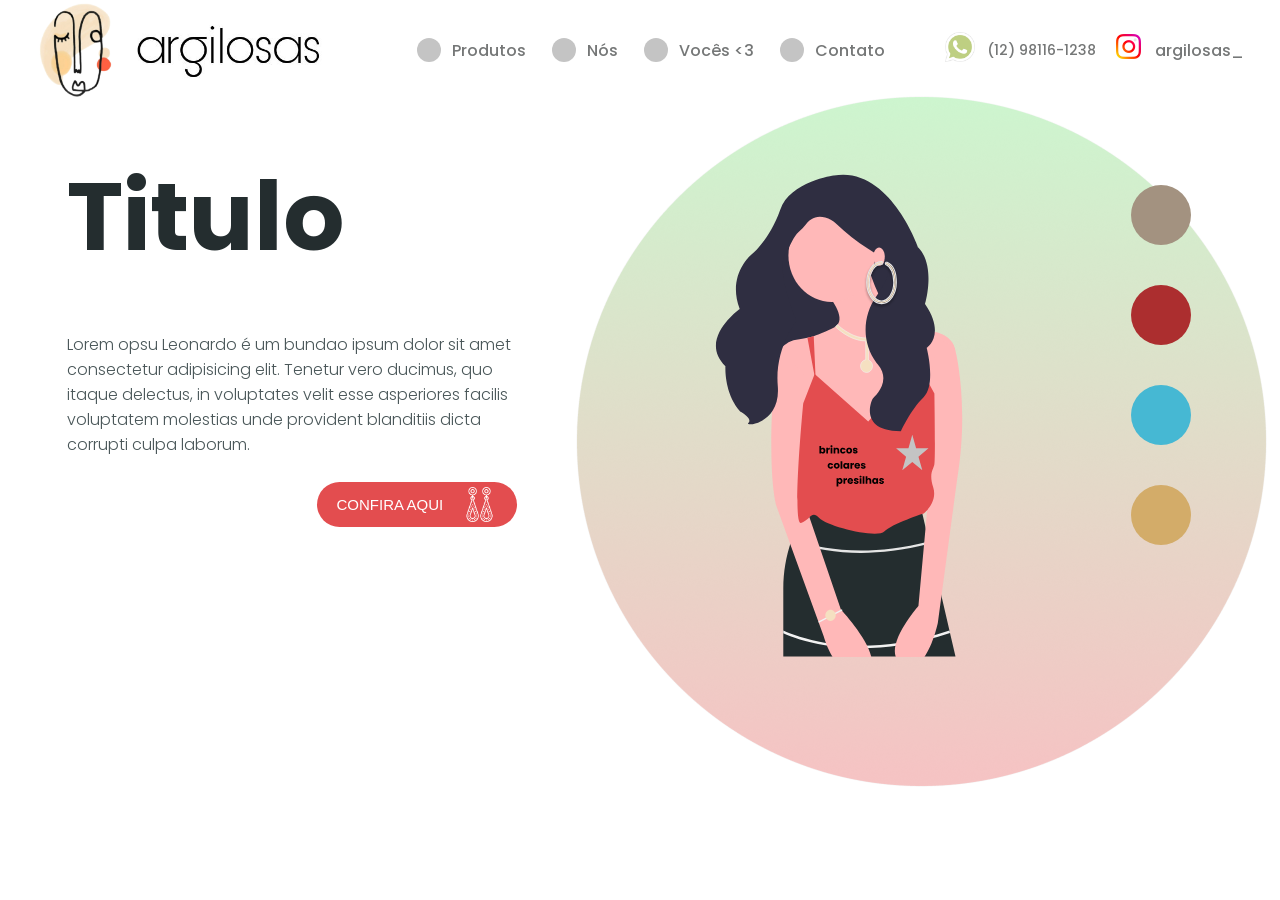
==== commit 37835108: "Update index.html" ====
--- a/index.html
+++ b/index.html
@@ -9,7 +9,8 @@
       content="brincos, colares e  presilhas artesanais"
     />
     <link rel="stylesheet" href="/layout/style.css" type="text/css"/>
-    <link rel="icon" href="/images/ARGILOSAS.JPG" />
+    <link rel="icon" href="/images/ARGILOSAS.JPG" href="/layout/index.html"/>
+         
   </head>
   <body>
     <div class="circle"><img src="/images/Circle.png" alt=""></div>
@@ -18,27 +19,40 @@
         <a href="/layout/index.html" class="logo"
           ><img src="/images/Logo.png" alt="" class="logo"
         /></a>
+        <a href="/layout/index.html" class="logo"
+          >
       <img src="/images/argilosa.png" alt="error" class="marca">
-    </div>
+    </a>
+      </div>
       <div class="nav-bar">
         <ul class="navbar">
           <svg class="ball" width="36" height=36 viewBox="0 0 36 36" fill="none" xmlns="http://www.w3.org/2000/svg">
-          <circle cx="18" cy="18" r="12" fill="#C4C4C4"/>
-          <li class="nav"><a href="" class="na-link">vocês &lt3 </a></li>
+            <a href="/layout/product.html">
+           <circle cx="18" cy="18" r="12" fill="#C4C4C4"/> 
+        </a>
+          <li class="nav"><a href="/layout/product.html" class="na-link">Produtos</a></li>
           <svg class="ball" width="36" height="36" viewBox="0 0 36 36" fill="none" xmlns="http://www.w3.org/2000/svg">
+            <a href="/layout/us.html">
             <circle cx="18" cy="18" r="12" fill="#C4C4C4"/>
-            </svg>
-          <li class="nav"><a href="" class="na-link">nós</a></li>
-          <svg class="ball" width="36" height="36" viewBox="0 0 36 36" fill="none" xmlns="http://www.w3.org/2000/svg">
-            <circle cx="18" cy="18" r="12" fill="#C4C4C4"/>
+          </a>
             </svg>
           <li class="nav">
-            <a href="" class="na-link esp">testesss</a>
+            <a href="/layout/us.html" class="na-link">Nós</a>
+          </li>
+              <svg class="ball" width="36" height="36" viewBox="0 0 36 36" fill="none" xmlns="http://www.w3.org/2000/svg">
+                <a href="/layout/you.html">
+              <circle cx="18" cy="18" r="12" fill="#C4C4C4"/>
+            </a>
+          </svg>
+          <li class="nav">
+            <a href="/layout/you.html" class="na-link esp">Vocês &lt3</a>
           </li>
           <svg class="ball" width="36" height="36" viewBox="0 0 36 36" fill="none" xmlns="http://www.w3.org/2000/svg">
+            <a href="/layout/contact.html">
             <circle cx="18" cy="18" r="12" fill="#C4C4C4"/>
+          </a>
             </svg>
-          <li class="nav"><a href="" class="na-link">test</a></li>
+          <li class="nav"><a href="/layout/contact.html" class="na-link">Contato</a></li>
         </ul>
         <div class="contact">
           <div class="wpp">
@@ -48,10 +62,10 @@
             <h1 class="wpp-number">(12) 98116-1238</h1>
           </div>
           <div class="ig">
-            <a href="" class="ig-link"
+            <a href="https://www.instagram.com/argilosas_/" target="_blank" class="ig-link"
               ><img src="/images/instagram.png" alt="ig" class="ig-img"
             /></a>
-            <a href="" class="ig-name">
+            <a href="https://www.instagram.com/argilosas_/" target="_blank" class="ig-name">
               <h1 class="ig-name">argilosas_</h1>
             </a>
           </div>
@@ -68,7 +82,7 @@
           dicta corrupti culpa laborum.
         </p>
         <button class="Confira">
-          <a href="" class="bttn"> CONFIRA AQUI </a>
+          <a href="/layout/product.html" class="bttn"> CONFIRA AQUI </a>
           <img src="/images/earrings 1.png" alt="" class="joia" />
         </button>
       </div>
@@ -128,4 +142,5 @@
       </div>
     </main>
   </body>
-</html>
+  
+  </html>
--- a/layout/style.css
+++ b/layout/style.css
@@ -128,14 +128,14 @@
 }
 
 a.esp{
-    color: greenyellow;
+    color: #757777;
 }
 
 main{
     position:relative;
     height:85%;
     display: grid;
-    grid-template-columns:  5% 0.5fr 2.5fr 0.5fr 1.0fr 3fr 5% ;
+    grid-template-columns:  5% 0.5fr 2.5fr 0.5fr 2.5fr 1fr 5% ;
 }
 
 .text-side{
@@ -290,11 +290,8 @@
 }
 
 #Group1{
-    position:absolute;
+    position:relative;
     grid-column: 6/7;
-    display:flex ; 
-    flex-direction:column;
-    z-index: -1;
 }
 
 body {
@@ -309,4 +306,8 @@
     50% {background-color: rgb(0, 255, 21);}
     75% {background-color: rgb(238, 255, 0);}
     100% {background-color:white;}
+}
+
+.header{
+    background-color:FF9F0;
 }
